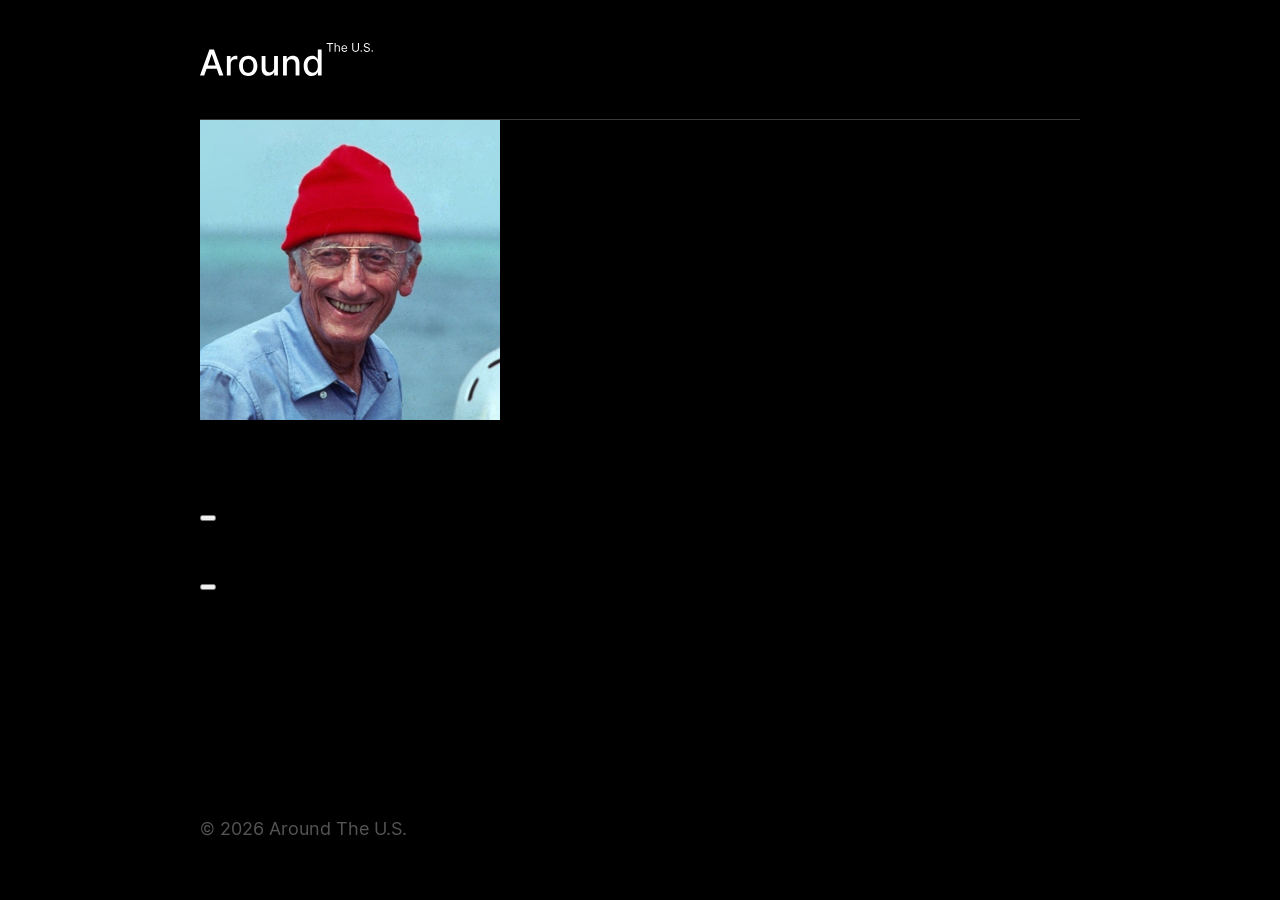
==== index.html @ f89b6fe3 "WP: progresso do dia" ====
<!DOCTYPE html>
<html lang="pt">

<head>
  <meta charset="UTF-8" />
  <meta content="width=device-width, initial-scale=1.0" name="viewport" />
  <meta content="ie=edge" http-equiv="X-UA-Compatible" />
  <title>Around The U.S.</title>
  <link href="./pages/index.css" rel="stylesheet" />
</head>

<body class="page">
  <div class="page__content">
    <header class="header page__section">
      <img alt="Logotipo Around The U.S." class="logo header__logo" src="./images/logo.svg" />
    </header>
    <main class="content">
      <section class="profile page__section">
        <img class="profile__image" src="./images/avatar.jpg" alt="Avatar" />
        <div class="profile__info">
          <h1 class="profile__title">Jacques Cousteau</h1>
          <button aria-label="Editar perfil" class="profile__edit-button" type="button"></button>
          <p class="profile__description">Explorador</p>
        </div>
        <button aria-label="Adicionar cartão" class="profile__add-button" type="button"></button>
      </section>
      <section class="cards page__section">
        <ul class="cards__list">         
        </ul>
      </section>
    </main>
    <footer class="footer page__section">
      <p class="footer__copyright">© 2026 Around The U.S.</p>
    </footer>
    <div class="popup" id="edit-popup">
      <div class="popup__content">
        <button aria-label="Fechar pop-up" class="popup__close" type="button"></button>
        <h3 class="popup__title">Editar perfil</h3>
        <form class="popup__form" id="edit-profile-form" >
          <input id="name" class="popup__input popup__input_type_name" name="name" placeholder="Nome" type="text" minlength="2" maxlength="40" required/>
          <span class="name-input-error popup__input-error"></span>

          <input id="description" class="popup__input popup__input_type_description" name="description" placeholder="Sobre mim" type="text" minlength="2" maxlength="200" required/>
          <span class="description-input-error popup__input-error"></span>

          <button class="button popup__button popup__button-submit" type="submit" name="salvar" disabled>Salvar</button>
        </form>
      </div>
    </div>
    <div class="popup" id="new-card-popup">
      <div class="popup__content">
        <button aria-label="Fechar pop-up" class="popup__close" type="button"></button>
        <h3 class="popup__title">Novo local</h3>
        <form class="popup__form" id="new-card-form">
          <input id="place-name" class="popup__input popup__input_type_card-name" name="place-name" placeholder="Título" type="text" minlength="2" maxlength="30" required/>
          <span class="place-name-input-error popup__input-error">Preencha esse campo.</span>

          <input id="link" class="popup__input popup__input_type_url" name="link" placeholder="Link de Imagem" type="url" required/>
          <span class="link-input-error popup__input-error">Por favor, insira um endereço web.</span>
          <button class="button popup__button popup__button-submit" type="submit" name="criar" disabled>Criar</button>
        </form>
      </div>
    </div>
    <div class="popup" id="image-popup">
      <div class="popup__content popup__content_content_image">
        <button aria-label="Fechar pop-up" class="popup__close" type="button"></button>
        <img alt="" class="popup__image" src="#" />
        <p class="popup__caption"></p>
      </div>
    </div>
  </div>
  <template id="cards-template">
    <li class="card">
      <img src="" alt="" class="card__image">
      <button class="card__delete-button" aria-label="Excluir cartão" type="button"></button>
      <div class="card__description">
        <h2 class="card__title"></h2>
        <button class="card__like-button" aria-label="Botão de curtir" type="button"></button>
      </div>
    </li>
  </template>
  <script type="module" src="./scripts/Card.js"></script>
  <script type="module" src="./scripts/FormValidator.js"></script>
  <script type="module" src="./scripts/utils.js"></script>
  <script type="module" src="./scripts/index.js"></script>
</body>

</html>
---- pages/index.css ----
@import url("../vendor/normalize.css");
@import url("../vendor/fonts.css");

@import url("../blocks/page.css");
@import url("../blocks/header.css");
@import url("../blocks/content.css");
@import url("../blocks/footer.css");
@import url("../blocks/profile.css");
@import url("../blocks/cards.css");
@import url("../blocks/card.css");
@import url("../blocks/popup.css");
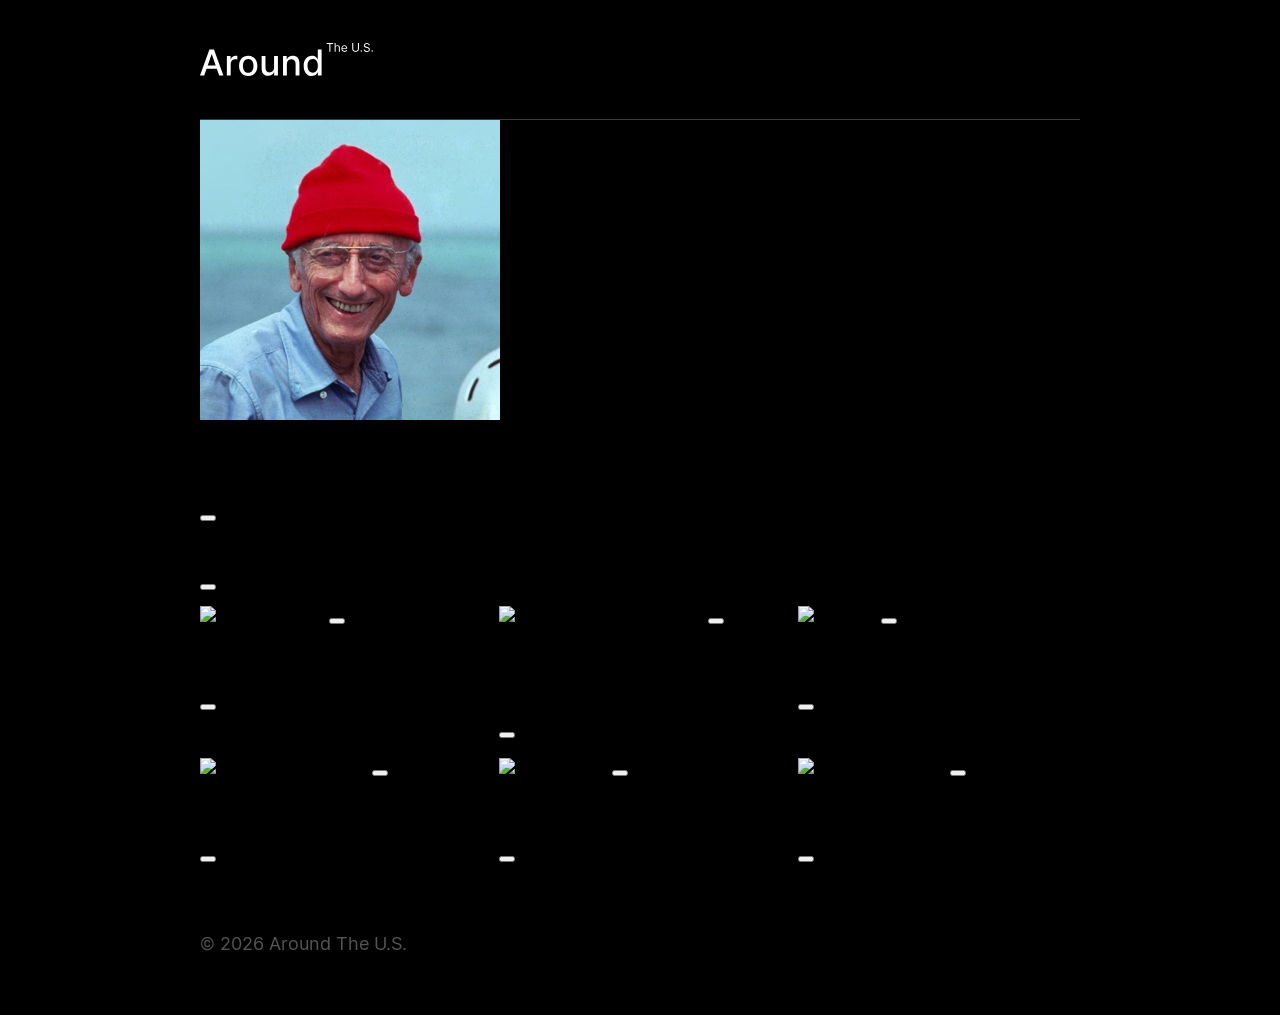
==== commit ef8fdcc1: "Organizacao POO" ====
--- a/index.html
+++ b/index.html
@@ -79,9 +79,6 @@
       </div>
     </li>
   </template>
-  <script type="module" src="./scripts/Card.js"></script>
-  <script type="module" src="./scripts/FormValidator.js"></script>
-  <script type="module" src="./scripts/utils.js"></script>
   <script type="module" src="./scripts/index.js"></script>
 </body>
 
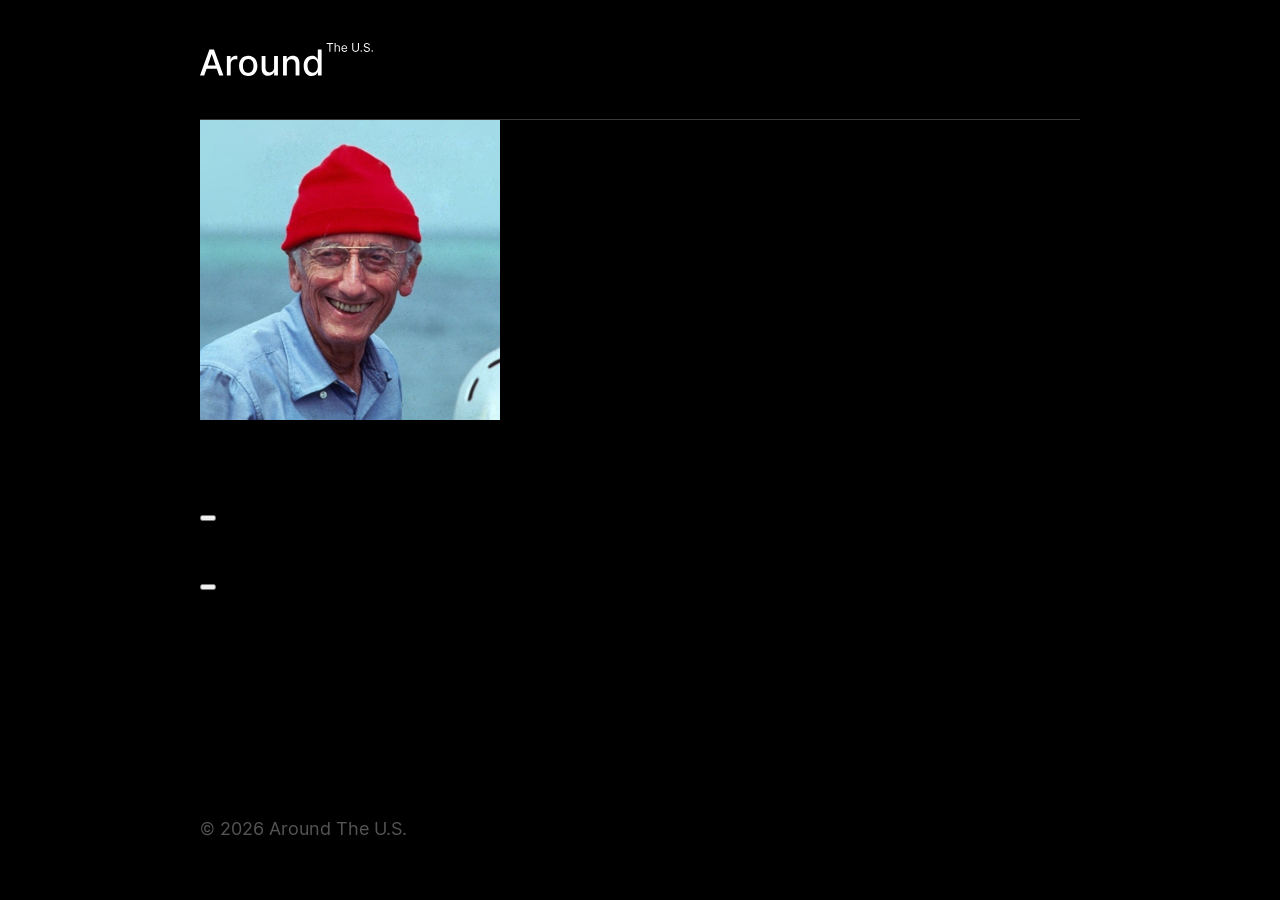
==== commit 47858139: "WP: Inicializando projeto API" ====
--- a/index.html
+++ b/index.html
@@ -39,11 +39,9 @@
         <form class="popup__form" id="edit-profile-form" >
           <input id="name" class="popup__input popup__input_type_name" name="name" placeholder="Nome" type="text" minlength="2" maxlength="40" required/>
           <span class="name-input-error popup__input-error"></span>
-
           <input id="description" class="popup__input popup__input_type_description" name="description" placeholder="Sobre mim" type="text" minlength="2" maxlength="200" required/>
           <span class="description-input-error popup__input-error"></span>
-
-          <button class="button popup__button popup__button-submit" type="submit" name="salvar" disabled>Salvar</button>
+          <button class="button popup__button popup__button-submit" type="submit" name="salvar" disabled>Salvar...</button>
         </form>
       </div>
     </div>
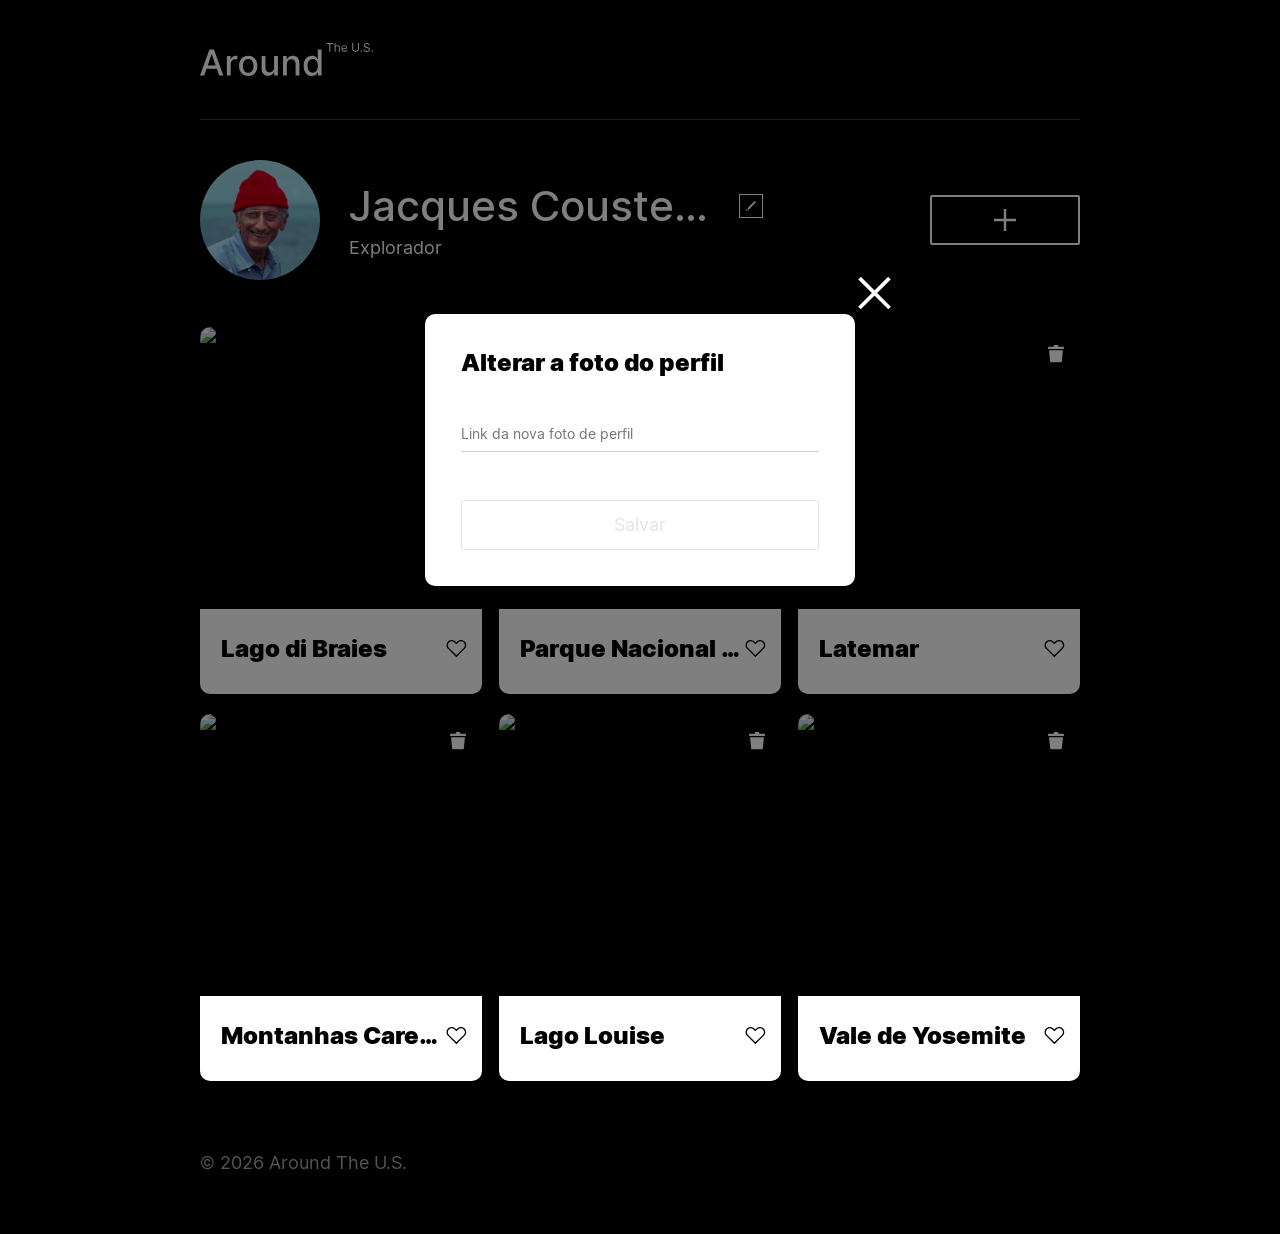
==== commit 7cd385d3: "WP: Implementacao de Popup de Confirmacao, Popup de Editor de Avatar" ====
--- a/index.html
+++ b/index.html
@@ -16,7 +16,10 @@
     </header>
     <main class="content">
       <section class="profile page__section">
-        <img class="profile__image" src="./images/avatar.jpg" alt="Avatar" />
+        <div class="profile__avatar">
+          <img class="profile__image" src="./images/avatar.jpg" alt="Avatar" />
+          <button aria-label="Editar foto de perfil" class="profile__avatar-button" type="button"></button>
+        </div>
         <div class="profile__info">
           <h1 class="profile__title">Jacques Cousteau</h1>
           <button aria-label="Editar perfil" class="profile__edit-button" type="button"></button>
@@ -32,6 +35,7 @@
     <footer class="footer page__section">
       <p class="footer__copyright">© 2026 Around The U.S.</p>
     </footer>
+
     <div class="popup" id="edit-popup">
       <div class="popup__content">
         <button aria-label="Fechar pop-up" class="popup__close" type="button"></button>
@@ -45,6 +49,19 @@
         </form>
       </div>
     </div>
+
+    <div class="popup popup_edit-avatar popup_is-opened" id="edit-avatar-popup">
+      <div class="popup__content popup__content_content_avatar">
+        <button aria-label="Fechar pop-up" class="popup__close" type="button"></button>
+        <h3 class="popup__title">Alterar a foto do perfil</h3>
+        <form class="popup__form" id="edit-avatar-form">
+          <input id="avatar-link" class="popup__input popup__input_type_url" name="avatar-link" placeholder="Link da nova foto de perfil" type="url" required/>
+          <span class="avatar-link-input-error popup__input-error">Por favor, insira um endereço web.</span>
+          <button class="button popup__button popup__button-submit" type="submit" name="salvar" disabled>Salvar</button>
+        </form>
+      </div>
+    </div>
+
     <div class="popup" id="new-card-popup">
       <div class="popup__content">
         <button aria-label="Fechar pop-up" class="popup__close" type="button"></button>
@@ -52,13 +69,23 @@
         <form class="popup__form" id="new-card-form">
           <input id="place-name" class="popup__input popup__input_type_card-name" name="place-name" placeholder="Título" type="text" minlength="2" maxlength="30" required/>
           <span class="place-name-input-error popup__input-error">Preencha esse campo.</span>
-
           <input id="link" class="popup__input popup__input_type_url" name="link" placeholder="Link de Imagem" type="url" required/>
           <span class="link-input-error popup__input-error">Por favor, insira um endereço web.</span>
           <button class="button popup__button popup__button-submit" type="submit" name="criar" disabled>Criar</button>
         </form>
       </div>
     </div>
+
+    <div class="popup popup_type_confirmation" id="confirmation-popup">
+      <div class="popup__content popup__content_content_confirmation">
+        <button aria-label="Fechar pop-up" class="popup__close" type="button"></button>
+        <h3 class="popup__title">Tem certeza?</h3>
+        <form class="popup__form" id="delete-card-form">
+          <button class="button popup__button popup__button-submit" type="submit" name="sim">Sim</button>          
+        </form>
+      </div>
+    </div>
+
     <div class="popup" id="image-popup">
       <div class="popup__content popup__content_content_image">
         <button aria-label="Fechar pop-up" class="popup__close" type="button"></button>
@@ -67,6 +94,7 @@
       </div>
     </div>
   </div>
+
   <template id="cards-template">
     <li class="card">
       <img src="" alt="" class="card__image">
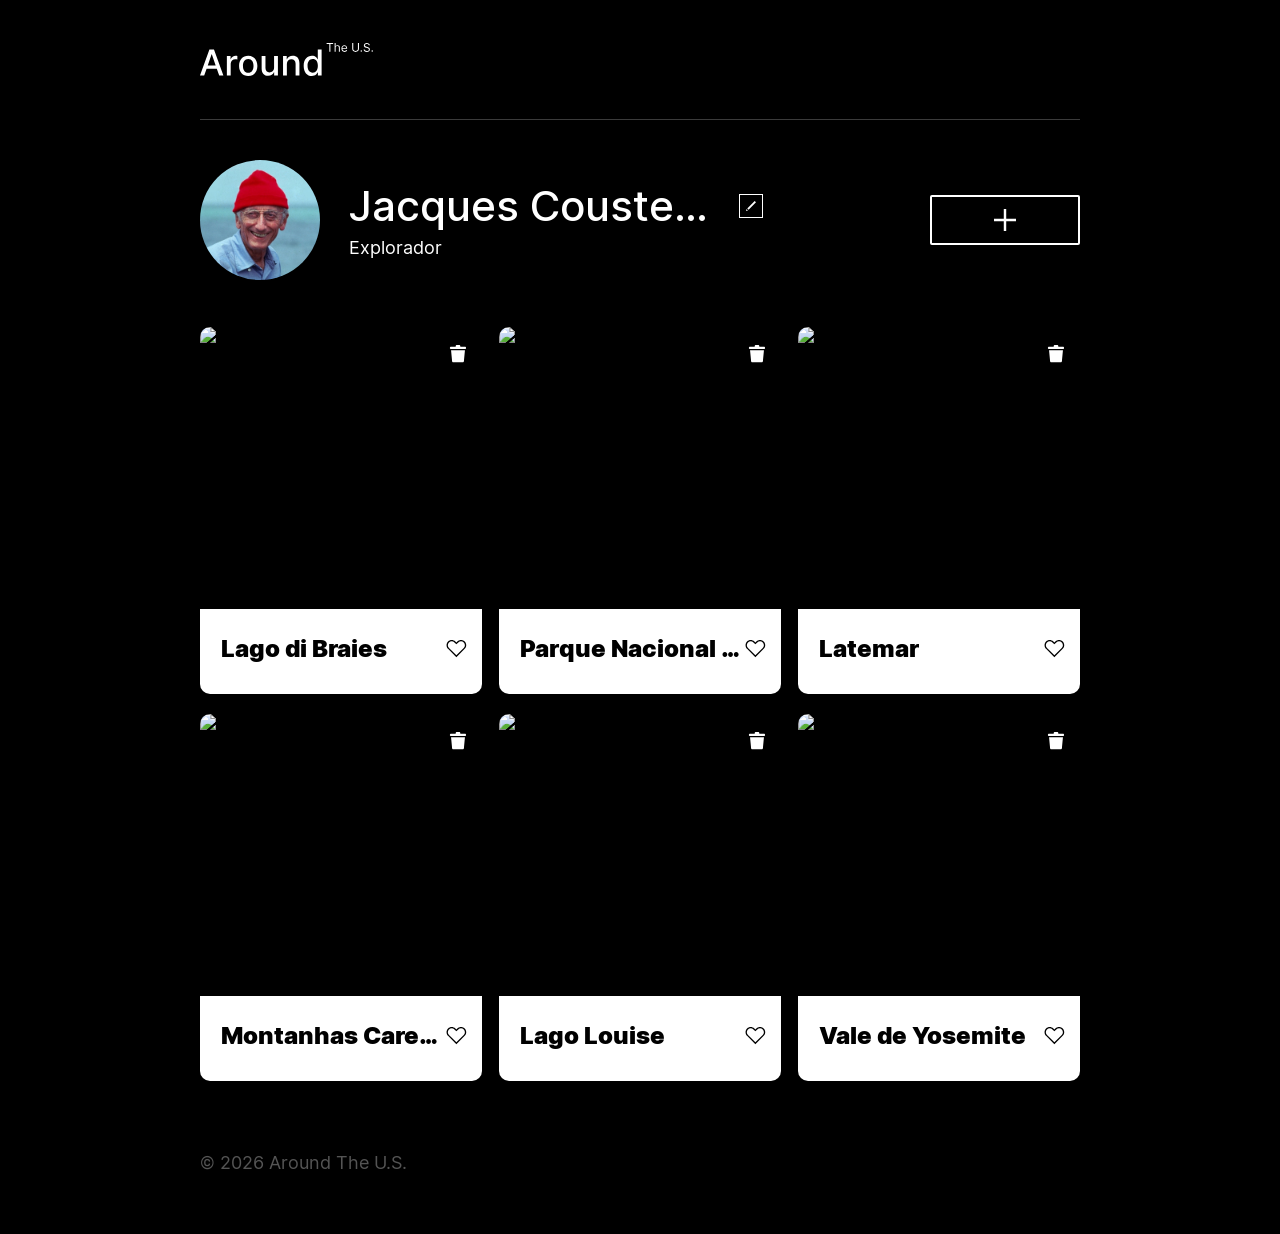
==== commit 5b346f7c: "WP: Implementacao de Popup de Confirmacao, Popup de Editor de Avatar" ====
--- a/index.html
+++ b/index.html
@@ -50,7 +50,7 @@
       </div>
     </div>
 
-    <div class="popup popup_edit-avatar popup_is-opened" id="edit-avatar-popup">
+    <div class="popup popup_edit-avatar" id="edit-avatar-popup">
       <div class="popup__content popup__content_content_avatar">
         <button aria-label="Fechar pop-up" class="popup__close" type="button"></button>
         <h3 class="popup__title">Alterar a foto do perfil</h3>
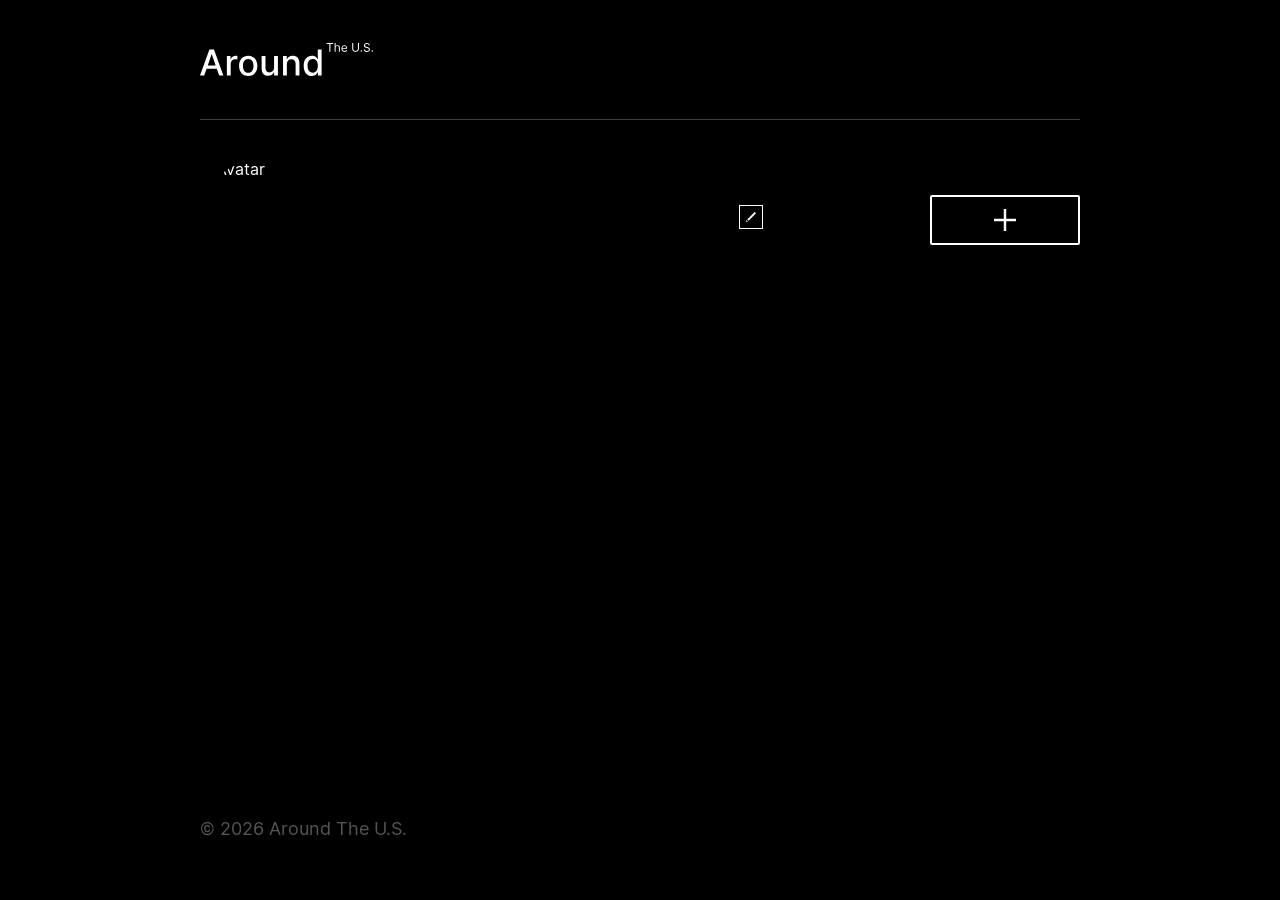
==== commit 4a18d26d: "WP: branch feat api" ====
--- a/index.html
+++ b/index.html
@@ -17,13 +17,13 @@
     <main class="content">
       <section class="profile page__section">
         <div class="profile__avatar">
-          <img class="profile__image" src="./images/avatar.jpg" alt="Avatar" />
+          <img class="profile__image" src="" alt="Avatar" />
           <button aria-label="Editar foto de perfil" class="profile__avatar-button" type="button"></button>
         </div>
         <div class="profile__info">
-          <h1 class="profile__title">Jacques Cousteau</h1>
+          <h1 class="profile__title"></h1>
           <button aria-label="Editar perfil" class="profile__edit-button" type="button"></button>
-          <p class="profile__description">Explorador</p>
+          <p class="profile__description"></p>
         </div>
         <button aria-label="Adicionar cartão" class="profile__add-button" type="button"></button>
       </section>
@@ -45,7 +45,7 @@
           <span class="name-input-error popup__input-error"></span>
           <input id="description" class="popup__input popup__input_type_description" name="description" placeholder="Sobre mim" type="text" minlength="2" maxlength="200" required/>
           <span class="description-input-error popup__input-error"></span>
-          <button class="button popup__button popup__button-submit" type="submit" name="salvar" disabled>Salvar...</button>
+          <button class="button popup__button popup__button-submit" type="submit" name="salvar" disabled>Salvar</button>
         </form>
       </div>
     </div>
@@ -69,7 +69,7 @@
         <form class="popup__form" id="new-card-form">
           <input id="place-name" class="popup__input popup__input_type_card-name" name="place-name" placeholder="Título" type="text" minlength="2" maxlength="30" required/>
           <span class="place-name-input-error popup__input-error">Preencha esse campo.</span>
-          <input id="link" class="popup__input popup__input_type_url" name="link" placeholder="Link de Imagem" type="url" required/>
+          <input id="link" class="popup__input popup__input_type_url" name="card-link" placeholder="Link de Imagem" type="url" required/>
           <span class="link-input-error popup__input-error">Por favor, insira um endereço web.</span>
           <button class="button popup__button popup__button-submit" type="submit" name="criar" disabled>Criar</button>
         </form>
